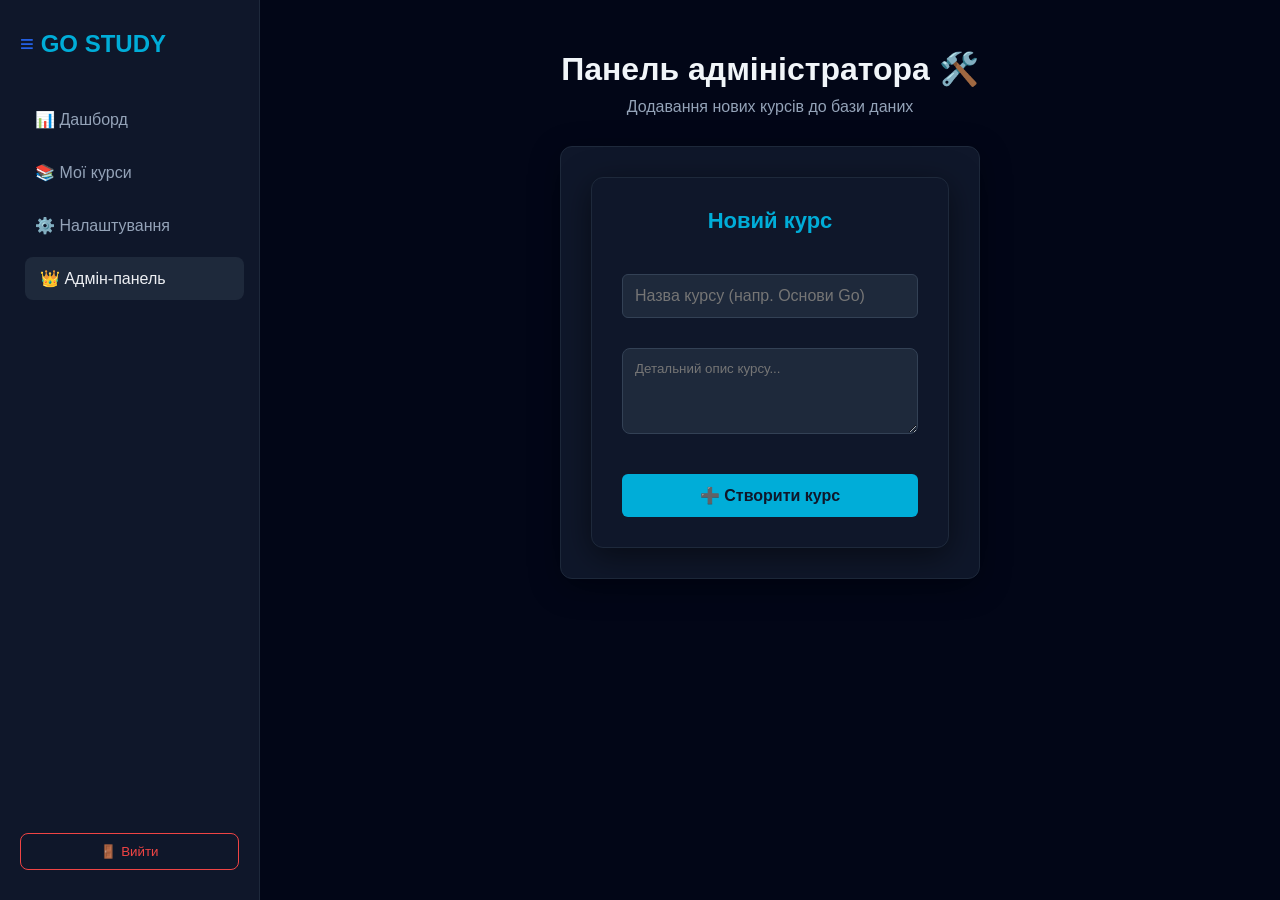
==== admin.html @ 497950ab "05.06" ====
<!DOCTYPE html>
<html lang="uk">
<head>
    <meta charset="UTF-8">
    <meta name="viewport" content="width=device-width, initial-scale=1.0">
    <title>Адмін-панель | GO STUDY</title>
    <link rel="stylesheet" href="style.css">
</head>
<body class="dashboard-body">

    <div class="dashboard-container">
        <aside class="sidebar">
            <div class="logo"><span>≡</span> GO STUDY</div>
            <nav class="sidebar-nav">
                <a href="profile.html">📊 Дашборд</a>
                <a href="#">📚 Мої курси</a>
                <a href="#">⚙️ Налаштування</a>
                <a href="admin.html" class="active" style="color: #eef0f4;">👑 Адмін-панель</a>
            </nav>
            <button onclick="window.location.href='index.html'" style="margin-top: auto; background: transparent; border: 1px solid #ef4444; color: #ef4444; padding: 10px; border-radius: 8px; cursor: pointer;">🚪 Вийти</button>
        </aside>

        <main class="main-content" style="display: flex; flex-direction: column; align-items: center; padding-top: 50px;">
            
            <div class="content-header" style="text-align: center; border-bottom: none; margin-bottom: 30px; width: 100%;">
                <h1 style="font-size: 32px; margin-bottom: 10px;">Панель адміністратора 🛠️</h1>
                <p style="color: #94a3b8; margin: 0; font-size: 16px;">Додавання нових курсів до бази даних</p>
            </div>

            <div class="features-box" style="margin: 0 auto; max-width: 420px; width: 100%; padding: 30px; box-sizing: border-box;">
               <form id="addCourseForm" style="width: 100%; display: flex; flex-direction: column;">
                    <h3 style="color:  #00ADD8; margin-bottom: 25px; font-size: 22px; text-align: center;">Новий курс</h3>
                    
                    <input type="text" id="courseTitle" placeholder="Назва курсу (напр. Основи Go)" required style="width: 100%; max-width: 100%; margin-bottom: 15px; box-sizing: border-box;">
                    
                    <textarea id="courseDesc" placeholder="Детальний опис курсу..." required rows="4" style="width: 100%; max-width: 100%; margin-bottom: 15px; box-sizing: border-box; background-color: #1e293b; border: 1px solid #334155; color: #F1F5F9; border-radius: 8px; padding: 12px; font-family: inherit; resize: vertical;"></textarea>

                    <button type="submit" style="background-color: #00ADD8; color: #0f172a; font-weight: bold; width: 100%; max-width: 100%; margin-top: 10px;">➕ Створити курс</button>
                </form>
            </div>
            
        </main>
    </div>

</body>
</html>
---- style.css ----
body {
    margin: 0;
    background-color: #020617; 
    font-family: Arial, sans-serif;
    color: #F1F5F9; 
}

.main-wrapper {
    min-height: calc(100vh - 80px);
    display: flex;
    flex-direction: row;
    justify-content: space-between; 
    align-items: center;
    max-width: 1100px; 
    margin: 0 auto;    
    padding: 0 20px;
    box-sizing: border-box;
    gap: 40px;
}

form, .profile-card {
    background-color: #0f172a;
    border: 1px solid #1e293b;
    padding: 30px;
    border-radius: 12px;
    box-shadow: 0 8px 32px rgba(0, 0, 0, 0.5);
    display: flex;
    flex-direction: column;
    gap: 15px; 
    width: 100%;
    width: 380px; 
    box-sizing: border-box;
}

.password-container {
    position: relative;
    display: flex;
    align-items: center;
    width: 100%;
}

input {
    background-color: #1e293b; 
    color: #F1F5F9; 
    padding: 12px;
    border: 1px solid #334155; 
    border-radius: 6px;
    width: 100%;
    box-sizing: border-box;
    font-size: 16px;
    transition: all 0.3s ease;
}

input:focus {
    outline: none;
    border-color: #00ADD8;
    box-shadow: 0 0 8px rgba(0, 173, 216, 0.3);
}

#togglePassword {
    position: absolute;
    right: 10px;
    background: none;
    border: none;
    cursor: pointer;
    font-size: 18px;
    width: auto;
    padding: 0;
}

button[type="submit"], .profile-card button {
    background-color: #2563EB; 
    color: white;
    padding: 12px;
    border: none;
    border-radius: 6px;
    cursor: pointer;
    font-size: 16px;
    transition: background 0.3s, transform 0.1s;
    width: 100%;
}

button:hover {
    background-color: #60A5FA; 
}

button:active {
    transform: scale(0.98);
}

.signup-link {
    text-align: center;
    color: #60A5FA; 
    text-decoration: none;
    font-size: 14px;
    margin-top: 5px;
}

.progress-container {
    background: #1e293b; 
    border-radius: 10px;
    height: 8px;
    width: 100%;
    overflow: hidden;
}

.progress-bar {
    background: #00ADD8; 
    height: 100%;
    transition: width 0.5s ease;
}

#course-list {
    display: flex;
    flex-direction: column;
    gap: 10px;     
    margin-top: 10px;
}

.course-card {
    background-color: #1e293b; 
    border-left: 5px solid #00ADD8;
    border-radius: 8px;
    padding: 10px 15px; 
    margin-bottom: 0;   
}

.course-card h3 {
    margin: 0 0 5px 0;  
    font-size: 15px;    
    color: #F1F5F9; 
}

.course-card p {
    margin: 2px 0 0 0;  
    color: #94a3b8; 
}

.navbar {
    display: flex;
    align-items: center;
    max-width: 1100px;  
    margin: 0 auto;    
    padding: 20px 20px;
    width: 100%;
    box-sizing: border-box;
}

.navbar .logo {
    font-size: 24px;
    font-weight: bold;
    color: #00ADD8; 
    margin-right: 40px;
    display: flex;
    align-items: center;
    gap: 10px;
}

.navbar .logo span {
    color: #2563EB; 
}

.navbar nav {
    display: flex;
    gap: 25px;
}

.navbar nav a {
    color: #F1F5F9;
    text-decoration: none;
    font-size: 15px;
    transition: color 0.3s;
}

.navbar nav a:hover, .navbar nav a.active {
    color: #60A5FA; 
}

.content-left {
    flex: 1;
    max-width: 500px;
}

.content-left h1 {
    font-size: 46px;
    margin: 0 0 15px 0;
    line-height: 1.1;
}

.content-left p {
    color: #94a3b8;
    font-size: 16px;
    line-height: 1.6;
    margin-bottom: 30px;
}

.features-box {
    background-color: #0f172a;
    border: 1px solid #1e293b;
    padding: 25px;
    border-radius: 12px;
    box-shadow: 0 8px 32px rgba(0, 0, 0, 0.3);
    width: 80%;
}

.features-box h3 {
    margin: 0 0 15px 0;
    font-size: 18px;
    color: #F1F5F9;
}

.features-box ul {
    list-style: none;
    padding: 0;
    margin: 0;
}

.features-box li {
    color: #00ADD8; 
    margin-bottom: 12px;
    font-size: 15px;
    display: flex;
    align-items: center;
    gap: 10px;
}

.content-right {
    flex: 1;
    display: flex;
    flex-direction: column;
    align-items: center;
    margin-top: -60px; 
}

.profile-wrapper {
    min-height: 100vh;
    display: flex;
    justify-content: center;
    align-items: center;
    padding: 20px;
    box-sizing: border-box;
    background-color: #020617; 
}
.features-box, form, .profile-card {
    transition: transform 0.3s ease, box-shadow 0.3s ease;
}

.features-box:hover, form:hover, .profile-card:hover {
    transform: translateY(-5px); 
    box-shadow: 0 15px 45px rgba(0, 0, 0, 0.7); 
}

button[type="submit"]:hover, .profile-card button:hover {
    background-color: #3b82f6; 
    box-shadow: 0 0 15px rgba(37, 99, 235, 0.5); 
    transform: translateY(-2px); 
}

.course-card {
    transition: transform 0.3s ease, background-color 0.3s ease;
}

.course-card:hover {
    transform: translateX(8px); 
    background-color: #334155; 
}

.dashboard-body {
    background-color: #020617;
    margin: 0;
}

.dashboard-container {
    display: flex;
    min-height: 100vh;
    width: 100%;
}

.sidebar {
    width: 260px;
    background-color: #0f172a;
    border-right: 1px solid #1e293b;
    padding: 30px 20px;
    display: flex;
    flex-direction: column;
    box-sizing: border-box;
}

.sidebar .logo {
    font-size: 24px;
    font-weight: bold;
    color: #00ADD8;
    margin-bottom: 40px;
}
.sidebar .logo span { color: #2563EB; }

.sidebar-nav {
    display: flex;
    flex-direction: column;
    gap: 10px;
    flex-grow: 1; 
}

.sidebar-nav a {
    color: #94a3b8;
    text-decoration: none;
    font-size: 16px;
    padding: 12px 15px;
    border-radius: 8px;
    transition: all 0.3s ease;
}

.sidebar-nav a:hover, .sidebar-nav a.active {
    background-color: #1e293b;
    color: #F1F5F9;
    transform: translateX(5px); 
}

.logout-btn {
    background: transparent;
    color: #ef4444; 
    border: 1px solid #ef4444;
    padding: 12px;
    border-radius: 8px;
    cursor: pointer;
    font-size: 16px;
    transition: 0.3s;
}

.logout-btn:hover {
    background-color: #ef4444;
    color: white;
}

.main-content {
    flex: 1; 
    padding: 40px 50px;
    box-sizing: border-box;
}

.content-header h1 { margin: 0 0 5px 0; font-size: 32px; }
.content-header p { color: #94a3b8; margin: 0 0 30px 0; }

.section-title {
    margin: 40px 0 20px 0;
    font-size: 22px;
    border-bottom: 1px solid #1e293b;
    padding-bottom: 10px;
}

.stats-overview {
    background-color: #0f172a;
    padding: 25px;
    border-radius: 12px;
    border: 1px solid #1e293b;
    box-shadow: 0 4px 15px rgba(0,0,0,0.2);
}

.course-grid {
    display: grid;
    grid-template-columns: repeat(auto-fill, minmax(280px, 1fr)); 
}

.form-options {
    display: flex;
    justify-content: space-between; 
    align-items: center;
    font-size: 13px;
    margin-bottom: 5px;
    width: 100%;
}

.remember-me {
    display: flex;
    align-items: center;
    gap: 8px;
    color: #94a3b8;
    cursor: pointer;
}

.remember-me input[type="checkbox"] {
    width: 15px;
    height: 15px;
    margin: 0;
    accent-color: #00ADD8; 
    cursor: pointer;
}

.forgot-password {
    color: #94a3b8;
    text-decoration: none;
    transition: color 0.3s ease;
}

.forgot-password:hover {
    color: #00ADD8; 
    text-decoration: underline;
}

.floating-stat-card {
    display: flex;
    align-items: center;
    background: linear-gradient(135deg, rgba(30, 41, 59, 0.7), rgba(15, 23, 42, 0.8));
    backdrop-filter: blur(10px); 
    border: 1px solid rgba(255, 255, 255, 0.1); 
    border-radius: 16px;
    padding: 15px 20px;
    margin-top: 40px;
    max-width: 320px;
    box-shadow: 0 15px 35px rgba(0, 0, 0, 0.4); 
    animation: float 6s ease-in-out infinite; 
}

.stat-icon {
    font-size: 28px;
    margin-right: 15px;
    background: rgba(0, 173, 216, 0.15); 
    padding: 12px;
    border-radius: 12px;
    display: flex;
    align-items: center;
    justify-content: center;
}

.stat-info h4 {
    margin: 0 0 5px 0;
    color: #F1F5F9;
    font-size: 16px;
}

.stat-info p {
    margin: 0;
    color: #94a3b8;
    font-size: 13px;
    line-height: 1.4;
}

@keyframes float {
    0% { transform: translateY(0px); }
    50% { transform: translateY(-12px); } 
    100% { transform: translateY(0px); }
}

.sidebar-nav a {
    transition: all 0.3s ease; 
}

.sidebar-nav a:hover {
    color: #ffffff !important; 
    text-shadow: 0 0 8px rgba(255, 255, 255, 0.4); 
    background-color: rgba(255, 255, 255, 0.05); 
}

input[type="number"]::-webkit-outer-spin-button,
input[type="number"]::-webkit-inner-spin-button {
    -webkit-appearance: none;
    margin: 0;
}

input[type="number"] {
    -moz-appearance: textfield;
}

@media (max-width: 768px) {
    
    .main-wrapper {
        flex-direction: column; 
        text-align: center;
        margin-top: 20px;
    }

    .navbar {
        flex-direction: column; 
        gap: 15px;
    }

    .features-box {
        width: 100%;
        text-align: left; 
        margin: 0 auto 30px auto;
    }

    .content-right {
        margin-top: 0;
        width: 100%;
    }

    .dashboard-container {
        flex-direction: column; 
    }

    .sidebar {
        width: 100%;
        height: auto;
        border-right: none;
        border-bottom: 1px solid #1e293b;
        padding: 20px;
        align-items: center;
    }

    .sidebar-nav {
        flex-direction: row; 
        flex-wrap: wrap; 
        justify-content: center;
        margin-bottom: 20px;
    }

    .main-content {
        padding: 20px; 
    }

    .content-header h1 {
        font-size: 26px; 
    }
}

input::-ms-reveal,
input::-webkit-credentials-auto-fill-button {
    display: none !important;
}

input[type="password"], input[type="text"] {
    padding-right: 40px; 
}

.toggle-password-btn {
    position: absolute;
    right: 12px;
    background: none;
    border: none;
    cursor: pointer;
    padding: 0;
    display: flex;
    align-items: center;
    justify-content: center;
    opacity: 0.5; 
    transition: opacity 0.3s ease, transform 0.2s ease; 
}

.toggle-password-btn:hover, 
.toggle-password-btn:focus {
    opacity: 1;
    transform: scale(1.1);
    background-color: transparent !important; 
    outline: none !important; 
    box-shadow: none !important; 
}
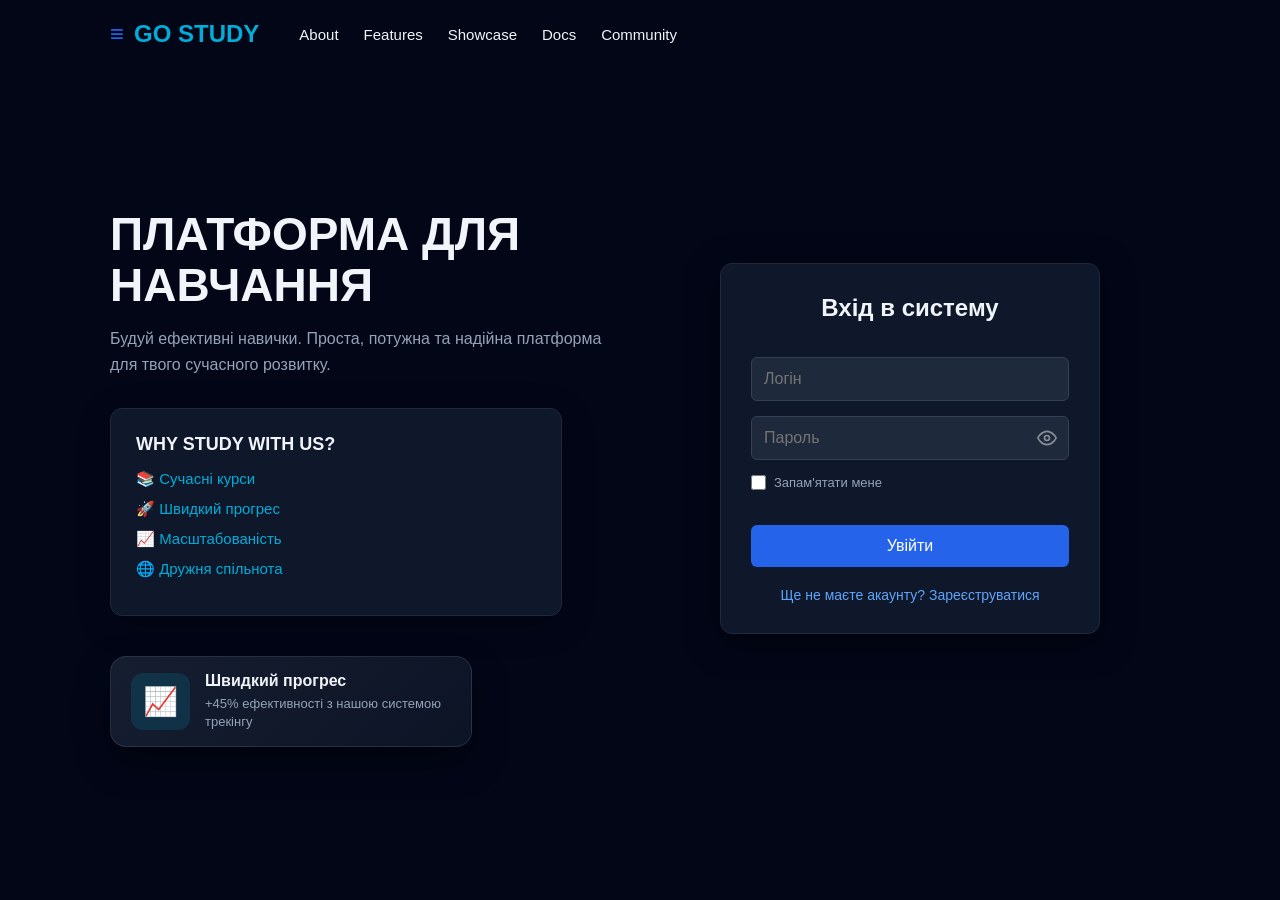
==== commit 0b0ce00c: "Final Release: Зв'язка Frontend та Backend, динамічні уроки, робоча адмінка" ====
--- a/admin.html
+++ b/admin.html
@@ -5,6 +5,7 @@
     <meta name="viewport" content="width=device-width, initial-scale=1.0">
     <title>Адмін-панель | GO STUDY</title>
     <link rel="stylesheet" href="style.css">
+    <script src="script.js" defer></script>
 </head>
 <body class="dashboard-body">
 
@@ -13,34 +14,55 @@
             <div class="logo"><span>≡</span> GO STUDY</div>
             <nav class="sidebar-nav">
                 <a href="profile.html">📊 Дашборд</a>
-                <a href="#">📚 Мої курси</a>
-                <a href="#">⚙️ Налаштування</a>
+                <a href="profile.html">📚 Мої курси</a>
+                <a href="profile.html">⚙️ Налаштування</a>
                 <a href="admin.html" class="active" style="color: #eef0f4;">👑 Адмін-панель</a>
             </nav>
-            <button onclick="window.location.href='index.html'" style="margin-top: auto; background: transparent; border: 1px solid #ef4444; color: #ef4444; padding: 10px; border-radius: 8px; cursor: pointer;">🚪 Вийти</button>
+            <button type="button" data-logout style="margin-top: auto; background: transparent; border: 1px solid #ef4444; color: #ef4444; padding: 10px; border-radius: 8px; cursor: pointer;">🚪 Вийти</button>
         </aside>
 
         <main class="main-content" style="display: flex; flex-direction: column; align-items: center; padding-top: 50px;">
-            
             <div class="content-header" style="text-align: center; border-bottom: none; margin-bottom: 30px; width: 100%;">
                 <h1 style="font-size: 32px; margin-bottom: 10px;">Панель адміністратора 🛠️</h1>
-                <p style="color: #94a3b8; margin: 0; font-size: 16px;">Додавання нових курсів до бази даних</p>
+                <p id="adminStatus" style="color: #94a3b8; margin: 0; font-size: 16px;">Створіть курс, потім додавайте модулі та уроки</p>
             </div>
 
-            <div class="features-box" style="margin: 0 auto; max-width: 420px; width: 100%; padding: 30px; box-sizing: border-box;">
-               <form id="addCourseForm" style="width: 100%; display: flex; flex-direction: column;">
-                    <h3 style="color:  #00ADD8; margin-bottom: 25px; font-size: 22px; text-align: center;">Новий курс</h3>
-                    
-                    <input type="text" id="courseTitle" placeholder="Назва курсу (напр. Основи Go)" required style="width: 100%; max-width: 100%; margin-bottom: 15px; box-sizing: border-box;">
-                    
+            <div class="features-box" style="margin: 0 auto; max-width: 680px; width: 100%; padding: 30px; box-sizing: border-box;">
+                <div style="display: grid; grid-template-columns: repeat(3, 1fr); gap: 8px; margin-bottom: 25px;">
+                    <div id="stepCourseBadge" style="background: #00ADD8; color: #0f172a; border-radius: 6px; padding: 8px; text-align: center; font-weight: bold;">1. Курс</div>
+                    <div id="stepModuleBadge" style="background: #1e293b; color: #94a3b8; border-radius: 6px; padding: 8px; text-align: center; font-weight: bold;">2. Модулі</div>
+                    <div id="stepLessonBadge" style="background: #1e293b; color: #94a3b8; border-radius: 6px; padding: 8px; text-align: center; font-weight: bold;">3. Уроки</div>
+                </div>
+
+                <form id="addCourseForm" style="width: 100%; display: flex; flex-direction: column;">
+                    <h3 style="color: #00ADD8; margin-bottom: 20px; font-size: 22px; text-align: center;">Новий курс</h3>
+                    <input type="text" id="courseTitle" placeholder="Назва курсу" required style="width: 100%; max-width: 100%; margin-bottom: 15px; box-sizing: border-box;">
                     <textarea id="courseDesc" placeholder="Детальний опис курсу..." required rows="4" style="width: 100%; max-width: 100%; margin-bottom: 15px; box-sizing: border-box; background-color: #1e293b; border: 1px solid #334155; color: #F1F5F9; border-radius: 8px; padding: 12px; font-family: inherit; resize: vertical;"></textarea>
-
                     <button type="submit" style="background-color: #00ADD8; color: #0f172a; font-weight: bold; width: 100%; max-width: 100%; margin-top: 10px;">➕ Створити курс</button>
                 </form>
+
+                <form id="addModuleForm" hidden style="width: 100%; display: flex; flex-direction: column;">
+                    <h3 style="color: #00ADD8; margin-bottom: 20px; font-size: 22px; text-align: center;">Додати модуль</h3>
+                    <p id="createdCourseInfo" style="color: #94a3b8; margin-top: 0;"></p>
+                    <input type="text" id="moduleTitle" placeholder="Назва модуля" required style="width: 100%; max-width: 100%; margin-bottom: 15px; box-sizing: border-box;">
+                    <input type="number" id="moduleOrder" placeholder="Порядок модуля" value="1" min="0" style="width: 100%; max-width: 100%; margin-bottom: 15px; box-sizing: border-box;">
+                    <button type="submit" style="background-color: #00ADD8; color: #0f172a; font-weight: bold; width: 100%; max-width: 100%; margin-top: 10px;">➕ Додати модуль</button>
+                </form>
+
+                <form id="addLessonForm" hidden style="width: 100%; display: flex; flex-direction: column; margin-top: 28px;">
+                    <h3 style="color: #00ADD8; margin-bottom: 20px; font-size: 22px; text-align: center;">Додати урок</h3>
+                    <p id="createdModuleInfo" style="color: #94a3b8; margin-top: 0;"></p>
+                    <select id="moduleSelect" required style="width: 100%; max-width: 100%; margin-bottom: 15px; box-sizing: border-box; background-color: #1e293b; border: 1px solid #334155; color: #F1F5F9; border-radius: 8px; padding: 12px; font-family: inherit;"></select>
+                    <input type="text" id="lessonTitle" placeholder="Назва уроку" required style="width: 100%; max-width: 100%; margin-bottom: 15px; box-sizing: border-box;">
+                    <textarea id="lessonContent" placeholder="Текст уроку..." required rows="8" style="width: 100%; max-width: 100%; margin-bottom: 15px; box-sizing: border-box; background-color: #1e293b; border: 1px solid #334155; color: #F1F5F9; border-radius: 8px; padding: 12px; font-family: inherit; resize: vertical;"></textarea>
+                    <input type="number" id="lessonOrder" placeholder="Порядок уроку" value="1" min="0" style="width: 100%; max-width: 100%; margin-bottom: 15px; box-sizing: border-box;">
+                    <button type="submit" style="background-color: #00ADD8; color: #0f172a; font-weight: bold; width: 100%; max-width: 100%; margin-top: 10px;">➕ Додати урок</button>
+                </form>
+
+                <div id="adminResult" hidden style="margin-top: 20px; padding: 15px; border-radius: 8px; background: rgba(16, 185, 129, 0.12); color: #10b981;"></div>
             </div>
-            
         </main>
     </div>
 
 </body>
-</html>+</html>
--- a/style.css
+++ b/style.css
@@ -386,17 +386,6 @@
     cursor: pointer;
 }
 
-.forgot-password {
-    color: #94a3b8;
-    text-decoration: none;
-    transition: color 0.3s ease;
-}
-
-.forgot-password:hover {
-    color: #00ADD8; 
-    text-decoration: underline;
-}
-
 .floating-stat-card {
     display: flex;
     align-items: center;
@@ -544,4 +533,293 @@
     background-color: transparent !important; 
     outline: none !important; 
     box-shadow: none !important; 
-}+}
+
+input:-webkit-autofill,
+input:-webkit-autofill:hover, 
+input:-webkit-autofill:focus, 
+input:-webkit-autofill:active  {
+    
+    -webkit-box-shadow: 0 0 0 1000px #1e293b inset !important;
+    
+    -webkit-text-fill-color: #f1f5f9 !important;
+    
+    transition: background-color 5000s ease-in-out 0s;
+}
+
+/* Mobile MVP polish */
+textarea,
+select,
+button {
+    font: inherit;
+    box-sizing: border-box;
+}
+
+textarea,
+select {
+    max-width: 100%;
+}
+
+@media (max-width: 900px) {
+    .navbar {
+        padding: 16px;
+        gap: 14px;
+        align-items: flex-start;
+    }
+
+    .navbar nav {
+        width: 100%;
+        gap: 10px;
+        flex-wrap: wrap;
+    }
+
+    .navbar nav a {
+        background: #0f172a;
+        border: 1px solid #1e293b;
+        border-radius: 8px;
+        padding: 9px 12px;
+    }
+
+    .main-wrapper {
+        min-height: auto;
+        padding: 20px 16px 40px;
+        gap: 28px;
+    }
+
+    .content-left,
+    .content-right {
+        max-width: 100%;
+        width: 100%;
+    }
+
+    .content-left h1 {
+        font-size: 34px;
+    }
+
+    form,
+    .profile-card {
+        width: 100%;
+        max-width: 440px;
+        padding: 22px;
+    }
+
+    .features-box {
+        width: 100%;
+        padding: 20px;
+        border-radius: 10px;
+    }
+
+    .floating-stat-card {
+        max-width: none;
+        width: 100%;
+        box-sizing: border-box;
+        margin-top: 24px;
+        animation: none;
+    }
+
+    .dashboard-container {
+        flex-direction: column;
+        min-height: 100vh;
+    }
+
+    .sidebar,
+    .dashboard-container .sidebar[style] {
+        width: 100% !important;
+        min-width: 0 !important;
+        border-right: none;
+        border-bottom: 1px solid #1e293b;
+        padding: 16px !important;
+    }
+
+    .sidebar .logo {
+        margin-bottom: 16px;
+    }
+
+    .sidebar-nav {
+        width: 100%;
+        flex-direction: row;
+        flex-wrap: wrap;
+        gap: 8px;
+        margin-bottom: 12px;
+    }
+
+    .sidebar-nav a {
+        flex: 1 1 145px;
+        text-align: center;
+        padding: 10px 12px;
+        font-size: 14px;
+        transform: none !important;
+    }
+
+    .logout-btn,
+    [data-logout] {
+        width: 100%;
+        margin-top: 8px !important;
+    }
+
+    .main-content,
+    .dashboard-container .main-content[style] {
+        width: 100%;
+        padding: 22px 16px !important;
+        box-sizing: border-box;
+    }
+
+    .dashboard-container .main-content[style*="grid"] {
+        display: flex !important;
+        flex-direction: column !important;
+        grid-template-columns: 1fr !important;
+        gap: 24px !important;
+        max-width: 100% !important;
+    }
+
+    #profileContent {
+        grid-template-columns: 1fr !important;
+        gap: 14px !important;
+    }
+
+    .course-grid,
+    .courses-grid {
+        grid-template-columns: 1fr !important;
+    }
+}
+
+@media (max-width: 560px) {
+    body {
+        overflow-x: hidden;
+    }
+
+    .navbar {
+        align-items: center;
+        text-align: center;
+    }
+
+    .navbar .logo {
+        margin-right: 0;
+        font-size: 22px;
+    }
+
+    .navbar nav {
+        justify-content: center;
+    }
+
+    .navbar nav a {
+        flex: 1 1 calc(50% - 10px);
+        text-align: center;
+        font-size: 14px;
+    }
+
+    .main-wrapper {
+        padding: 12px 14px 32px;
+        text-align: center;
+    }
+
+    .content-left h1 {
+        font-size: 30px;
+        line-height: 1.15;
+    }
+
+    .content-left p {
+        font-size: 15px;
+        margin-bottom: 20px;
+    }
+
+    form,
+    .profile-card {
+        padding: 18px;
+        border-radius: 10px;
+    }
+
+    input,
+    textarea,
+    select,
+    button[type="submit"],
+    .profile-card button {
+        min-height: 46px;
+        font-size: 16px;
+    }
+
+    .form-options {
+        align-items: flex-start;
+        justify-content: flex-start;
+        text-align: left;
+    }
+
+    .content-header h1,
+    #courseTitleHeading,
+    #lessonTitle {
+        font-size: 24px !important;
+        line-height: 1.2;
+    }
+
+    .content-header p,
+    #courseDescription {
+        font-size: 15px !important;
+    }
+
+    .main-content {
+        padding: 18px 12px !important;
+    }
+
+    .features-box {
+        padding: 18px !important;
+    }
+
+    .features-box:hover,
+    form:hover,
+    .profile-card:hover,
+    .course-card:hover {
+        transform: none;
+    }
+
+    .sidebar-nav {
+        flex-direction: column;
+    }
+
+    .sidebar-nav a {
+        flex: 1 1 auto;
+        width: 100%;
+        box-sizing: border-box;
+    }
+
+    #stepCourseBadge,
+    #stepModuleBadge,
+    #stepLessonBadge {
+        font-size: 13px;
+        padding: 8px 6px !important;
+        word-break: break-word;
+    }
+
+    #continueCourseBtn,
+    #previousLessonBtn,
+    #completeLessonBtn {
+        width: 100%;
+        margin-top: 8px;
+        white-space: normal;
+    }
+
+    .main-content div:has(> #previousLessonBtn),
+    .main-content div:has(> iframe) {
+        width: 100%;
+    }
+
+    .main-content div:has(> #previousLessonBtn) {
+        flex-direction: column !important;
+        align-items: stretch !important;
+        gap: 10px;
+    }
+
+    .main-content div:has(> iframe) {
+        min-height: 360px !important;
+        height: 360px;
+        flex-grow: 0 !important;
+    }
+
+    #courseTitleHeading + div {
+        flex-wrap: wrap;
+        gap: 8px !important;
+    }
+
+    .main-content iframe {
+        min-height: 360px;
+    }
+}
